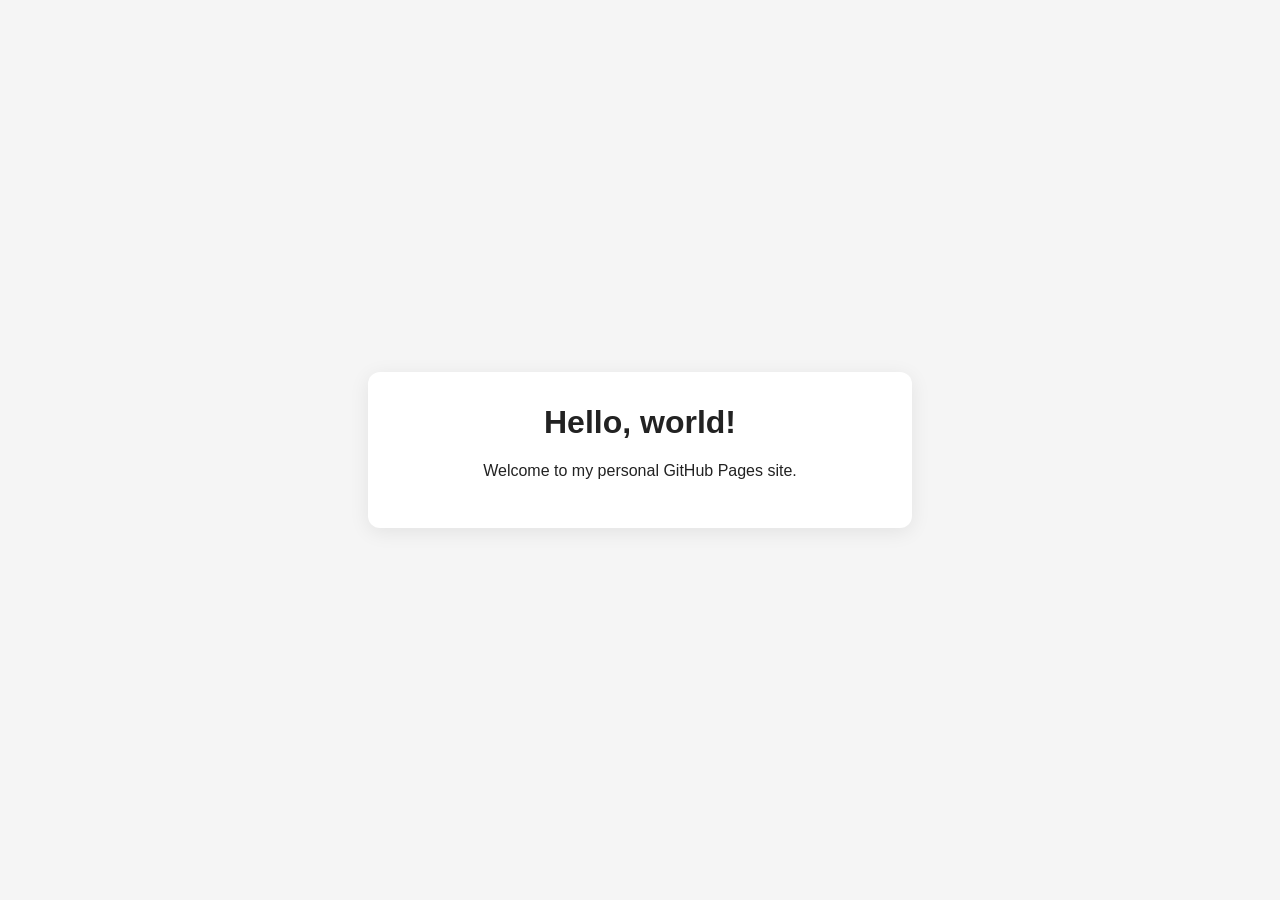
==== index.html @ 6c51c127 "Add index and readme" ====
<!DOCTYPE html>
<html lang="en">
<head>
  <meta charset="UTF-8">
  <meta name="viewport" content="width=device-width, initial-scale=1.0">
  <title>My GitHub Page</title>
  <style>
    body {
      font-family: Arial, sans-serif;
      margin: 0;
      min-height: 100vh;
      display: grid;
      place-items: center;
      background: #f5f5f5;
      color: #222;
    }

    .card {
      text-align: center;
      padding: 2rem;
      background: white;
      border-radius: 12px;
      box-shadow: 0 4px 20px rgba(0, 0, 0, 0.08);
      max-width: 480px;
      width: calc(100% - 2rem);
    }

    h1 {
      margin-top: 0;
    }
  </style>
</head>
<body>
  <main class="card">
    <h1>Hello, world!</h1>
    <p>Welcome to my personal GitHub Pages site.</p>
  </main>
</body>
</html>
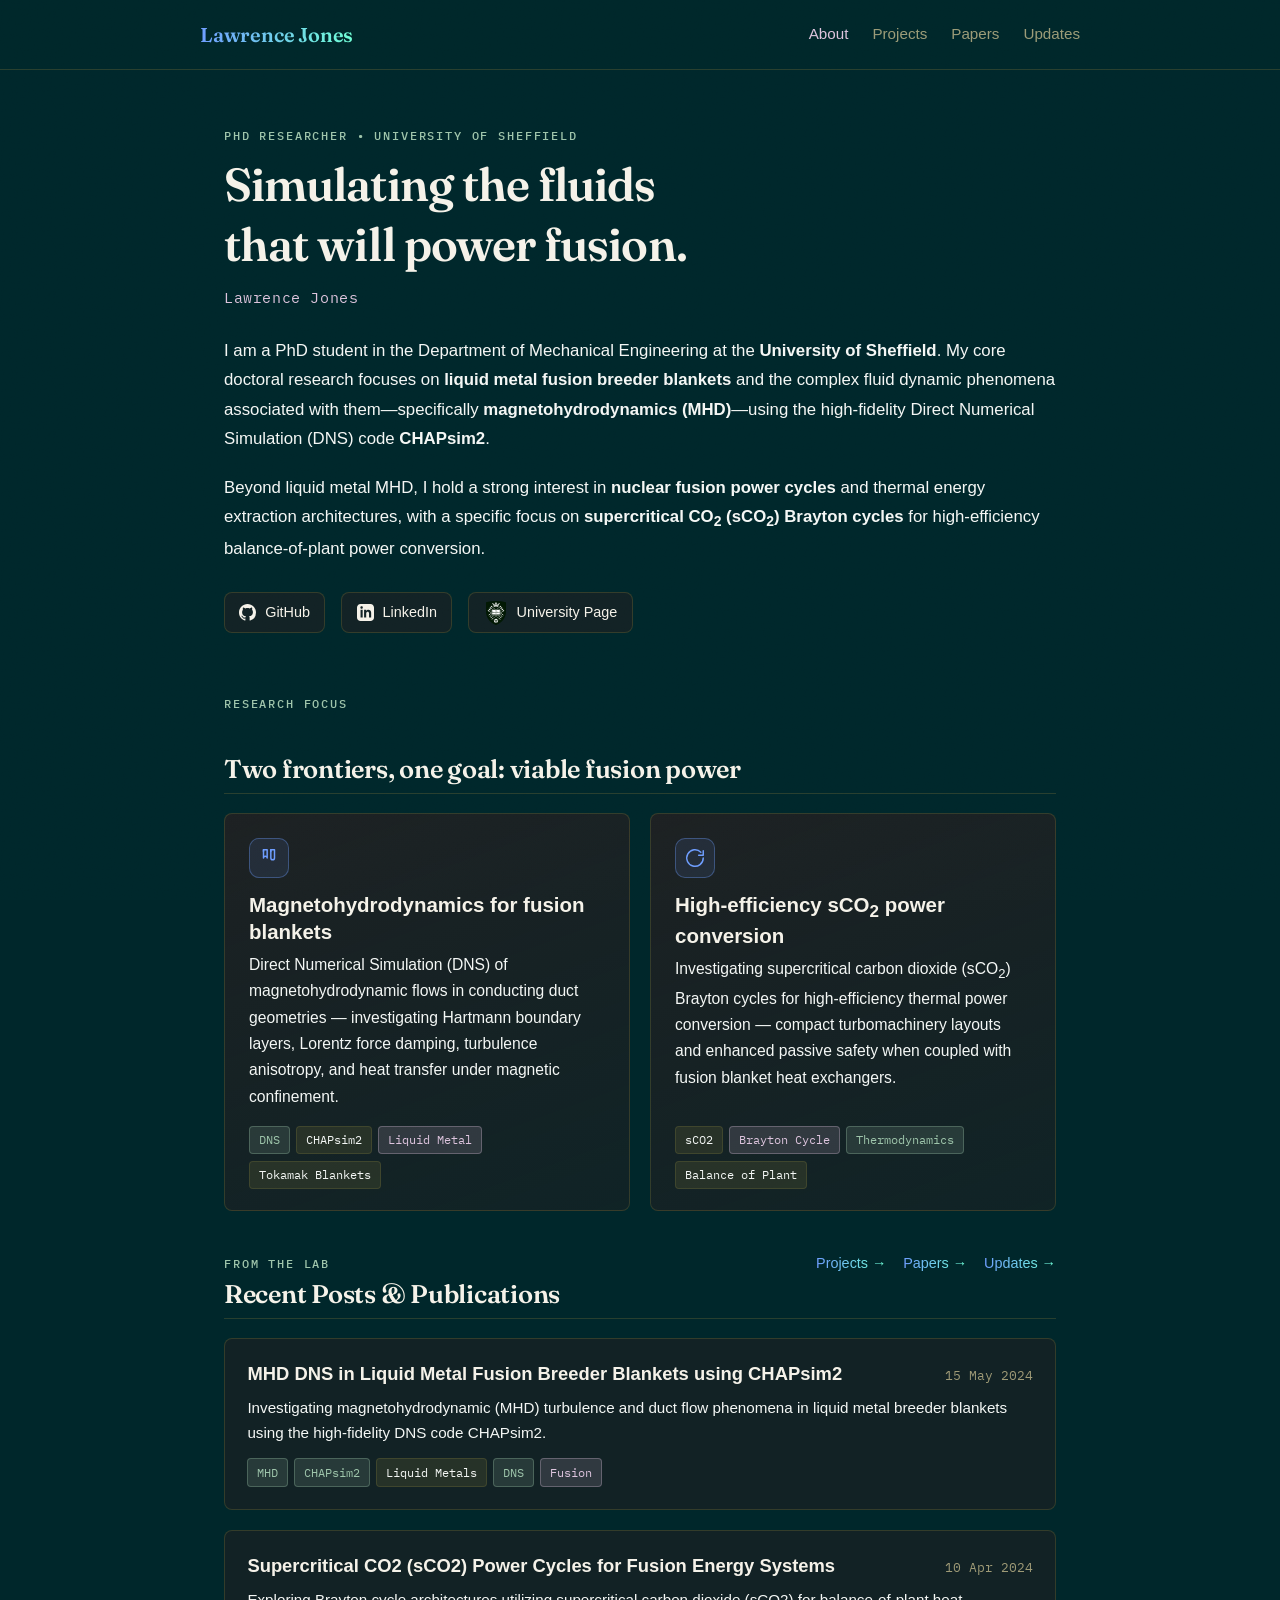
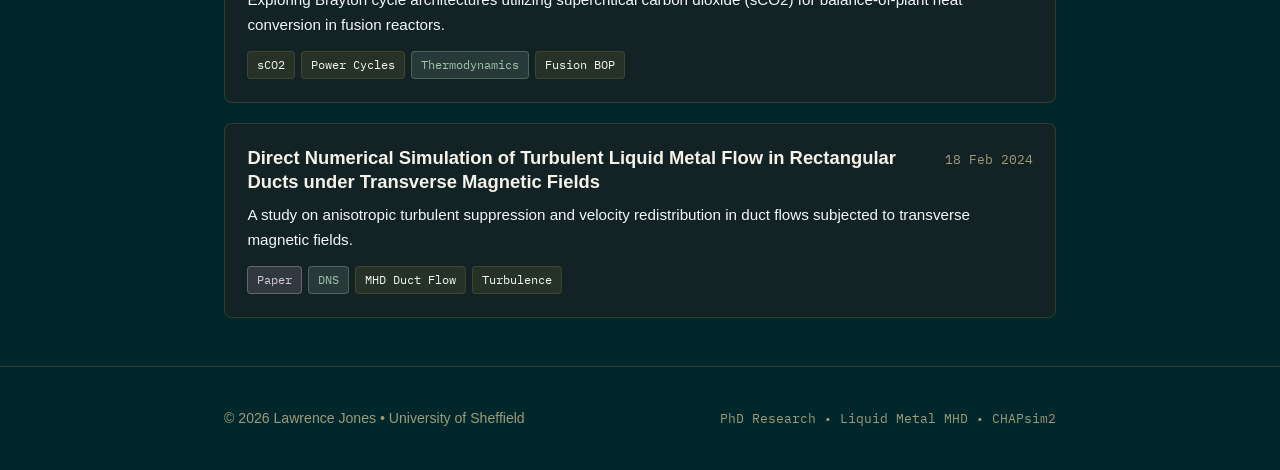
==== commit 88fdc4c3: "builds most of the part fo the website" ====
--- a/index.html
+++ b/index.html
@@ -3,37 +3,149 @@
 <head>
   <meta charset="UTF-8">
   <meta name="viewport" content="width=device-width, initial-scale=1.0">
-  <title>My GitHub Page</title>
-  <style>
-    body {
-      font-family: Arial, sans-serif;
-      margin: 0;
-      min-height: 100vh;
-      display: grid;
-      place-items: center;
-      background: #f5f5f5;
-      color: #222;
-    }
-
-    .card {
-      text-align: center;
-      padding: 2rem;
-      background: white;
-      border-radius: 12px;
-      box-shadow: 0 4px 20px rgba(0, 0, 0, 0.08);
-      max-width: 480px;
-      width: calc(100% - 2rem);
-    }
-
-    h1 {
-      margin-top: 0;
-    }
-  </style>
+  <title>Lawrence Jones | PhD Researcher &bull; University of Sheffield</title>
+  <meta name="description" content="Personal and professional page of Lawrence Jones, PhD researcher at the University of Sheffield studying liquid metal fusion breeder blankets, MHD, CHAPsim2 DNS, and sCO2 power cycles.">
+  <link rel="stylesheet" href="assets/css/style.css">
+  <link rel="preconnect" href="https://fonts.googleapis.com">
+  <link rel="preconnect" href="https://fonts.gstatic.com" crossorigin>
+  <link href="https://fonts.googleapis.com/css2?family=Fraunces:opsz,wght@9..144,400;9..144,500;9..144,600;9..144,700&family=IBM+Plex+Mono:wght@400;500&display=swap" rel="stylesheet">
 </head>
 <body>
-  <main class="card">
-    <h1>Hello, world!</h1>
-    <p>Welcome to my personal GitHub Pages site.</p>
+
+  <!-- Top Navigation -->
+  <header>
+    <div class="container nav-wrapper">
+      <a href="index.html" class="brand-title">Lawrence Jones</a>
+      <nav>
+        <ul>
+          <li><a href="index.html" class="active">About</a></li>
+          <li><a href="projects.html">Projects</a></li>
+          <li><a href="papers.html">Papers</a></li>
+          <li><a href="updates.html">Updates</a></li>
+        </ul>
+      </nav>
+    </div>
+  </header>
+
+  <!-- Hero & Bio -->
+  <main class="container">
+    <section class="hero">
+      <div class="eyebrow">PhD Researcher &bull; University of Sheffield</div>
+      <h1 class="hero-title">Simulating the fluids that will power fusion.</h1>
+      <div class="hero-name">Lawrence Jones</div>
+
+      <div class="hero-bio">
+        <p>
+          I am a PhD student in the Department of Mechanical Engineering at the <strong>University of Sheffield</strong>. 
+          My core doctoral research focuses on <strong>liquid metal fusion breeder blankets</strong> and the complex fluid dynamic phenomena associated with them—specifically <strong>magnetohydrodynamics (MHD)</strong>—using the high-fidelity Direct Numerical Simulation (DNS) code <strong>CHAPsim2</strong>.
+        </p>
+        <p>
+          Beyond liquid metal MHD, I hold a strong interest in <strong>nuclear fusion power cycles</strong> and thermal energy extraction architectures, with a specific focus on <strong>supercritical CO<sub>2</sub> (sCO<sub>2</sub>) Brayton cycles</strong> for high-efficiency balance-of-plant power conversion.
+        </p>
+      </div>
+
+      <!-- Social & Professional Links with Placeholder Icons -->
+      <div class="social-links">
+        <!-- GitHub -->
+        <a href="https://github.com" target="_blank" rel="noopener noreferrer" class="social-pill" title="GitHub Profile">
+          <svg viewBox="0 0 24 24">
+            <path d="M12 0C5.37 0 0 5.37 0 12c0 5.31 3.435 9.795 8.205 11.385.6.105.825-.255.825-.57 0-.285-.015-1.23-.015-2.235-3.015.555-3.795-.735-4.035-1.41-.135-.345-.72-1.41-1.23-1.695-.42-.225-1.02-.78-.015-.795.945-.015 1.62.87 1.845 1.23 1.08 1.815 2.805 1.305 3.495.99.105-.78.42-1.305.765-1.605-2.67-.3-5.46-1.335-5.46-5.925 0-1.305.465-2.385 1.23-3.225-.12-.3-.54-1.53.12-3.18 0 0 1.005-.315 3.3 1.23.96-.27 1.98-.405 3-.405s2.04.135 3 .405c2.295-1.56 3.3-1.23 3.3-1.23.66 1.65.24 2.88.12 3.18.765.84 1.23 1.905 1.23 3.225 0 4.605-2.805 5.625-5.475 5.925.435.375.81 1.095.81 2.22 0 1.605-.015 2.895-.015 3.3 0 .315.225.69.825.57A12.02 12.02 0 0024 12c0-6.63-5.37-12-12-12z"/>
+          </svg>
+          <span>GitHub</span>
+        </a>
+
+        <!-- LinkedIn -->
+        <a href="https://linkedin.com" target="_blank" rel="noopener noreferrer" class="social-pill" title="LinkedIn Profile">
+          <svg viewBox="0 0 24 24">
+            <path d="M19 0h-14c-2.761 0-5 2.239-5 5v14c0 2.761 2.239 5 5 5h14c2.762 0 5-2.239 5-5v-14c0-2.761-2.238-5-5-5zm-11 19h-3v-11h3v11zm-1.5-12.268c-.966 0-1.75-.79-1.75-1.764s.784-1.764 1.75-1.764 1.75.79 1.75 1.764-.783 1.764-1.75 1.764zm13.5 12.268h-3v-5.604c0-3.368-4-3.113-4 0v5.604h-3v-11h3v1.765c1.396-2.586 7-2.777 7 2.476v6.759z"/>
+          </svg>
+          <span>LinkedIn</span>
+        </a>
+
+        <!-- University of Sheffield Page -->
+        <a href="https://www.sheffield.ac.uk" target="_blank" rel="noopener noreferrer" class="social-pill" title="University of Sheffield Staff/Student Profile">
+          <img src="assets/University-of-Sheffield.svg" alt="University of Sheffield Logo" class="svg-icon" style="width: 24px; height: 24px;">
+          <span>University Page</span>
+        </a>
+      </div>
+    </section>
+
+    <!-- Research Focus Highlights -->
+    <section>
+      <div class="eyebrow">Research Focus</div>
+      <h2>Two frontiers, one goal: viable fusion power</h2>
+      <div class="card-grid">
+        <div class="card feature-card">
+          <span class="feature-icon" aria-hidden="true">
+            <svg viewBox="0 0 24 24" fill="none" stroke="currentColor" stroke-width="1.6" stroke-linecap="round" stroke-linejoin="round"><path d="M6 3h4v9a2 2 0 1 0-4 0V3z"/><path d="M14 3h4v9a2 2 0 1 1-4 0V3z"/><path d="M6 3v2M14 3v2"/></svg>
+          </span>
+          <h3 class="feature-title">Magnetohydrodynamics for fusion blankets</h3>
+          <p class="feature-desc">
+            Direct Numerical Simulation (DNS) of magnetohydrodynamic flows in conducting duct geometries — investigating Hartmann boundary layers, Lorentz force damping, turbulence anisotropy, and heat transfer under magnetic confinement.
+          </p>
+          <div class="tag-group">
+            <span class="tag teal">DNS</span>
+            <span class="tag">CHAPsim2</span>
+            <span class="tag highlight">Liquid Metal</span>
+            <span class="tag">Tokamak Blankets</span>
+          </div>
+        </div>
+
+        <div class="card feature-card">
+          <span class="feature-icon" aria-hidden="true">
+            <svg viewBox="0 0 24 24" fill="none" stroke="currentColor" stroke-width="1.6" stroke-linecap="round" stroke-linejoin="round"><path d="M21 12a9 9 0 1 1-2.6-6.3"/><path d="M21 4v5h-5"/></svg>
+          </span>
+          <h3 class="feature-title">High-efficiency sCO<sub>2</sub> power conversion</h3>
+          <p class="feature-desc">
+            Investigating supercritical carbon dioxide (sCO<sub>2</sub>) Brayton cycles for high-efficiency thermal power conversion — compact turbomachinery layouts and enhanced passive safety when coupled with fusion blanket heat exchangers.
+          </p>
+          <div class="tag-group">
+            <span class="tag">sCO2</span>
+            <span class="tag highlight">Brayton Cycle</span>
+            <span class="tag teal">Thermodynamics</span>
+            <span class="tag">Balance of Plant</span>
+          </div>
+        </div>
+      </div>
+    </section>
+
+    <!-- Recent Items Repository Preview -->
+    <section style="margin-bottom: 3rem;">
+      <div style="display: flex; justify-content: space-between; align-items: baseline; margin-top: 2.5rem; border-bottom: 1px solid var(--border-subtle); padding-bottom: 0.4rem;">
+        <div>
+          <div class="eyebrow" style="margin-bottom: 0.3rem;">From the Lab</div>
+          <h2 style="margin: 0; border-bottom: none; padding-bottom: 0;">Recent Posts &amp; Publications</h2>
+        </div>
+        <div style="font-size: 0.9rem;">
+          <a href="projects.html" class="section-link" style="margin-right: 0.8rem;">Projects &rarr;</a>
+          <a href="papers.html" class="section-link" style="margin-right: 0.8rem;">Papers &rarr;</a>
+          <a href="updates.html" class="section-link">Updates &rarr;</a>
+        </div>
+      </div>
+
+      <div id="recent-container" class="card-grid">
+        <!-- Rendered dynamically -->
+      </div>
+    </section>
   </main>
+
+  <!-- Footer -->
+  <footer>
+    <div class="container footer-inner">
+      <div>&copy; <span id="current-year"></span> Lawrence Jones &bull; University of Sheffield</div>
+      <div style="font-family: var(--font-mono); font-size: 0.8rem; color: var(--text-muted);">
+        PhD Research &bull; Liquid Metal MHD &bull; CHAPsim2
+      </div>
+    </div>
+  </footer>
+
+  <script src="assets/js/main.js"></script>
+  <script>
+    document.getElementById('current-year').textContent = new Date().getFullYear();
+    getPosts().then(posts => {
+      // Show top 3 recent posts on homepage
+      renderCards(posts.slice(0, 3), "recent-container", "all");
+    });
+  </script>
 </body>
 </html>
--- a/assets/css/style.css
+++ b/assets/css/style.css
@@ -0,0 +1,614 @@
+:root {
+  /* Requested Color Palette */
+  --color-jet-black: rgb(0, 39, 43);       /* #00272B */
+  --color-dark-coffee: rgb(52, 28, 28);    /* #341C1C */
+  --color-olive-leaf: rgb(100, 101, 54);   /* #646536 */
+  --color-bright-snow: rgb(244, 247, 245);    /* #F4F7F5 */
+  --color-muted-teal: rgb(158, 197, 171);  /* #9EC5AB */
+  --color-thistle: rgb(221, 196, 221);     /* #DDC4DD */
+
+  /* UI Tokens */
+  --bg-primary: var(--color-jet-black);
+  --bg-secondary: #031e21;
+  --bg-card: rgba(52, 28, 28, 0.35);
+  --bg-card-hover: rgba(52, 28, 28, 0.6);
+  --border-subtle: rgba(100, 101, 54, 0.4);
+  --border-hover: var(--color-olive-leaf);
+  --text-main: #f5f2e9;
+  --text-body: var(--color-bright-snow);
+  --text-muted: rgba(205, 195, 146, 0.75);
+  --link-color: var(--color-muted-teal);
+  --accent-highlight: var(--color-thistle);
+  --code-bg: rgba(0, 20, 22, 0.85);
+
+  --font-sans: -apple-system, BlinkMacSystemFont, "Segoe UI", Roboto, "Helvetica Neue", Arial, sans-serif;
+  --font-mono: "IBM Plex Mono", ui-monospace, SFMono-Regular, Menlo, Monaco, Consolas, "Liberation Mono", monospace;
+  --font-display: "Fraunces", Georgia, "Times New Roman", serif;
+
+  --accent-blue: #6e9dff;
+  --accent-mint: #6effd6;
+  --accent-amber: #ffcd42;
+  
+  --max-width: 880px;
+  --radius: 8px;
+  --transition: 0.2s ease-in-out;
+}
+
+*, *::before, *::after {
+  box-sizing: border-box;
+}
+
+html {
+  font-size: 16px;
+  scroll-behavior: smooth;
+}
+
+body {
+  margin: 0;
+  padding: 0;
+  background-color: var(--bg-primary);
+  color: var(--text-body);
+  font-family: var(--font-sans);
+  line-height: 1.68;
+  -webkit-font-smoothing: antialiased;
+  min-height: 100vh;
+  display: flex;
+  flex-direction: column;
+  position: relative;
+}
+
+/* Film-grain texture overlay (subtle depth, like the Hermes hero) */
+body::before {
+  content: "";
+  position: fixed;
+  inset: 0;
+  z-index: 9999;
+  pointer-events: none;
+  opacity: 0.05;
+  mix-blend-mode: overlay;
+  background-image: url("data:image/svg+xml,%3Csvg xmlns='http://www.w3.org/2000/svg' width='140' height='140'%3E%3Cfilter id='n'%3E%3CfeTurbulence type='fractalNoise' baseFrequency='0.85' numOctaves='2' stitchTiles='stitch'/%3E%3C/filter%3E%3Crect width='100%25' height='100%25' filter='url(%23n)'/%3E%3C/svg%3E");
+}
+
+/* Container */
+.container {
+  width: 100%;
+  max-width: var(--max-width);
+  margin: 0 auto;
+  padding: 0 1.5rem;
+}
+
+/* Header & Navigation */
+header {
+  border-bottom: 1px solid var(--border-subtle);
+  background: rgba(0, 39, 43, 0.95);
+  backdrop-filter: blur(8px);
+  position: sticky;
+  top: 0;
+  z-index: 100;
+}
+
+.nav-wrapper {
+  display: flex;
+  justify-content: space-between;
+  align-items: center;
+  padding: 1.1rem 0;
+}
+
+.brand-title {
+  font-family: var(--font-display);
+  font-size: 1.25rem;
+  font-weight: 600;
+  color: var(--text-main);
+  text-decoration: none;
+  letter-spacing: -0.01em;
+}
+
+.brand-title:hover {
+  color: var(--accent-highlight);
+}
+
+nav ul {
+  list-style: none;
+  margin: 0;
+  padding: 0;
+  display: flex;
+  gap: 1.5rem;
+  align-items: center;
+}
+
+nav a {
+  color: var(--text-muted);
+  text-decoration: none;
+  font-size: 0.95rem;
+  transition: color var(--transition);
+}
+
+nav a:hover,
+nav a.active {
+  color: var(--accent-highlight);
+}
+
+/* Typography */
+h1, h2, h3, h4 {
+  color: var(--text-main);
+  font-weight: 600;
+  line-height: 1.3;
+  margin-top: 1.8rem;
+  margin-bottom: 0.8rem;
+}
+
+h1, h2 {
+  font-family: var(--font-display);
+  font-weight: 600;
+  font-optical-sizing: auto;
+}
+
+h1 {
+  font-size: 2.65rem;
+  letter-spacing: -0.02em;
+}
+
+h2 {
+  font-size: 1.6rem;
+  letter-spacing: -0.01em;
+  border-bottom: 1px solid var(--border-subtle);
+  padding-bottom: 0.4rem;
+  margin-top: 2.5rem;
+}
+
+h3 {
+  font-size: 1.2rem;
+}
+
+/* Eyebrow label — small uppercase mono above headings */
+.eyebrow {
+  font-family: var(--font-mono);
+  font-size: 0.72rem;
+  font-weight: 500;
+  letter-spacing: 0.16em;
+  text-transform: uppercase;
+  color: var(--color-muted-teal);
+  margin-bottom: 0.6rem;
+}
+
+p {
+  margin: 0 0 1.2rem 0;
+}
+
+a {
+  color: var(--link-color);
+  text-decoration: none;
+  transition: all var(--transition);
+}
+
+a:hover {
+  color: var(--accent-highlight);
+  text-decoration: underline;
+}
+
+/* Gradient sweep on hover for key links (Hermes-style animated underline) */
+.brand-title,
+.eyebrow + h2 a,
+.section-link {
+  text-decoration: none;
+  background-image: linear-gradient(90deg, var(--accent-blue), var(--accent-mint), var(--accent-amber));
+  background-size: 200% 100%;
+  -webkit-background-clip: text;
+  background-clip: text;
+  -webkit-text-fill-color: transparent;
+  background-position: 0% 0%;
+}
+
+.brand-title:hover,
+.eyebrow + h2 a:hover,
+.section-link:hover {
+  background-position: 100% 0%;
+  color: transparent;
+  text-decoration: none;
+}
+
+/* Hero Section */
+.hero {
+  padding: 3.5rem 0 2rem 0;
+}
+
+.hero-title {
+  margin: 0.1rem 0 0.6rem 0;
+  font-size: 2.9rem;
+  max-width: 16ch;
+}
+
+.hero-name {
+  font-family: var(--font-mono);
+  font-size: 0.95rem;
+  letter-spacing: 0.04em;
+  color: var(--color-thistle);
+  margin-bottom: 1.6rem;
+}
+
+.hero-bio {
+  font-size: 1.05rem;
+  line-height: 1.75;
+  color: var(--text-body);
+}
+
+/* Social & Academic Links */
+.social-links {
+  display: flex;
+  gap: 1rem;
+  flex-wrap: wrap;
+  margin: 1.8rem 0;
+}
+
+.social-pill {
+  display: inline-flex;
+  align-items: center;
+  gap: 0.55rem;
+  background-color: var(--bg-card);
+  border: 1px solid var(--border-subtle);
+  color: var(--text-main);
+  padding: 0.45rem 0.9rem;
+  border-radius: var(--radius);
+  font-size: 0.9rem;
+  transition: all var(--transition);
+  text-decoration: none;
+}
+
+.social-pill svg {
+  width: 17px;
+  height: 17px;
+  fill: currentColor;
+  flex-shrink: 0;
+}
+
+.social-pill:hover {
+  background-color: var(--bg-card-hover);
+  border-color: var(--accent-highlight);
+  color: var(--accent-highlight);
+  text-decoration: none;
+  transform: translateY(-1px);
+}
+
+/* Content Lists & Cards */
+.card-grid {
+  display: grid;
+  grid-template-columns: 1fr;
+  gap: 1.25rem;
+  margin-top: 1.2rem;
+}
+.card {
+  background: var(--bg-card);
+  border: 1px solid var(--border-subtle);
+  border-radius: var(--radius);
+  padding: 1.4rem;
+  transition: all var(--transition);
+}
+
+/* Two-column feature layout on wider screens (Hermes-style) */
+.card-grid:has(> .feature-card) {
+  grid-template-columns: repeat(2, 1fr);
+}
+
+.card:hover {
+  border-color: var(--color-olive-leaf);
+  background: var(--bg-card-hover);
+  box-shadow: 0 4px 14px rgba(0, 0, 0, 0.3);
+}
+
+.card-header {
+  display: flex;
+  justify-content: space-between;
+  align-items: baseline;
+  gap: 1rem;
+  margin-bottom: 0.5rem;
+}
+
+.card-title {
+  font-size: 1.15rem;
+  font-weight: 600;
+  color: var(--text-main);
+  margin: 0;
+}
+
+.card-title a {
+  color: var(--text-main);
+  text-decoration: none;
+}
+
+.card-title a:hover {
+  color: var(--accent-highlight);
+}
+
+.card-meta {
+  font-size: 0.82rem;
+  color: var(--text-muted);
+  font-family: var(--font-mono);
+  white-space: nowrap;
+}
+
+.card-desc {
+  font-size: 0.95rem;
+  color: var(--text-body);
+  margin: 0.5rem 0 0.8rem 0;
+}
+
+/* Badges & Tags */
+.tag-group {
+  display: flex;
+  flex-wrap: wrap;
+  gap: 0.4rem;
+}
+
+.tag {
+  font-size: 0.75rem;
+  padding: 0.2rem 0.55rem;
+  border-radius: 4px;
+  background: rgba(100, 101, 54, 0.25);
+  color: var(--color-dry-sage);
+  border: 1px solid rgba(100, 101, 54, 0.4);
+  font-family: var(--font-mono);
+}
+
+.tag.highlight {
+  background: rgba(221, 196, 221, 0.15);
+  color: var(--color-thistle);
+  border-color: rgba(221, 196, 221, 0.3);
+}
+
+.tag.teal {
+  background: rgba(158, 197, 171, 0.15);
+  color: var(--color-muted-teal);
+  border-color: rgba(158, 197, 171, 0.3);
+}
+
+/* Feature cards (Research Focus) */
+.feature-card {
+  display: flex;
+  flex-direction: column;
+  gap: 0.4rem;
+  padding: 1.5rem 1.5rem 1.3rem;
+  background: linear-gradient(160deg, rgba(52, 28, 28, 0.55), rgba(52, 28, 28, 0.3));
+  border: 1px solid var(--border-subtle);
+  position: relative;
+}
+
+.feature-card::before {
+  content: "";
+  position: absolute;
+  top: -1px;
+  left: -1px;
+  right: -1px;
+  bottom: -1px;
+  border-radius: var(--radius);
+  pointer-events: none;
+  opacity: 0;
+  transition: opacity var(--transition);
+  background: linear-gradient(160deg, rgba(110, 157, 255, 0.35), rgba(110, 255, 214, 0.18), transparent 60%);
+}
+
+.feature-card:hover::before {
+  opacity: 1;
+}
+
+.feature-icon {
+  width: 40px;
+  height: 40px;
+  display: inline-flex;
+  align-items: center;
+  justify-content: center;
+  border-radius: 10px;
+  border: 1px solid rgba(110, 157, 255, 0.35);
+  background: rgba(110, 157, 255, 0.1);
+  color: var(--accent-blue);
+  margin-bottom: 0.3rem;
+}
+
+.feature-icon svg {
+  width: 22px;
+  height: 22px;
+}
+
+.feature-title {
+  margin: 0.2rem 0 0 0;
+  font-size: 1.28rem;
+  color: var(--text-main);
+}
+
+.feature-desc {
+  margin: 0 0.4rem 0.6rem 0;
+  font-size: 0.98rem;
+  flex: 1;
+}
+
+
+/* Category Filter Bar */
+.filter-tabs {
+  display: flex;
+  gap: 0.5rem;
+  margin: 1.5rem 0;
+  border-bottom: 1px solid var(--border-subtle);
+  padding-bottom: 0.75rem;
+}
+
+.filter-tab {
+  background: transparent;
+  border: 1px solid var(--border-subtle);
+  color: var(--text-muted);
+  padding: 0.35rem 0.8rem;
+  border-radius: var(--radius);
+  cursor: pointer;
+  font-size: 0.88rem;
+  transition: all var(--transition);
+}
+
+.filter-tab:hover,
+.filter-tab.active {
+  background: var(--bg-card);
+  color: var(--accent-highlight);
+  border-color: var(--accent-highlight);
+}
+
+/* Post Content Viewer */
+.post-header {
+  padding: 2.5rem 0 1.5rem 0;
+  border-bottom: 1px solid var(--border-subtle);
+}
+
+.post-header h1 {
+  margin-top: 0.5rem;
+}
+
+.post-meta-row {
+  display: flex;
+  gap: 1.2rem;
+  align-items: center;
+  color: var(--text-muted);
+  font-size: 0.88rem;
+  font-family: var(--font-mono);
+  margin-bottom: 1rem;
+}
+
+.post-content {
+  padding: 2rem 0 4rem 0;
+  font-size: 1.05rem;
+  line-height: 1.8;
+  color: var(--text-body);
+}
+
+.post-content h2 {
+  color: var(--color-muted-teal);
+  margin-top: 2.2rem;
+}
+
+.post-content h3 {
+  color: var(--color-thistle);
+  margin-top: 1.8rem;
+}
+
+.post-content blockquote {
+  margin: 1.5rem 0;
+  padding: 0.8rem 1.2rem;
+  border-left: 3px solid var(--color-muted-teal);
+  background: var(--bg-card);
+  border-radius: 0 var(--radius) var(--radius) 0;
+  color: var(--text-main);
+  font-style: italic;
+}
+
+.post-content code {
+  font-family: var(--font-mono);
+  background: var(--code-bg);
+  color: var(--color-thistle);
+  padding: 0.15rem 0.4rem;
+  border-radius: 4px;
+  font-size: 0.9em;
+}
+
+.post-content pre {
+  background: var(--code-bg);
+  border: 1px solid var(--border-subtle);
+  border-radius: var(--radius);
+  padding: 1.2rem;
+  overflow-x: auto;
+}
+
+.post-content pre code {
+  background: transparent;
+  padding: 0;
+  color: var(--text-main);
+}
+
+.post-content img {
+  max-width: 100%;
+  height: auto;
+  border-radius: var(--radius);
+  border: 1px solid var(--border-subtle);
+  margin: 1.5rem 0;
+}
+
+.post-content ul,
+.post-content ol {
+  padding-left: 1.5rem;
+  margin-bottom: 1.5rem;
+}
+
+.post-content li {
+  margin-bottom: 0.4rem;
+}
+
+/* Callout Box */
+.callout {
+  background: var(--bg-card);
+  border: 1px solid var(--border-subtle);
+  border-left: 4px solid var(--accent-highlight);
+  border-radius: var(--radius);
+  padding: 1rem 1.2rem;
+  margin: 1.5rem 0;
+}
+
+.callout p:last-child {
+  margin-bottom: 0;
+}
+
+/* Back Link */
+.back-link {
+  display: inline-flex;
+  align-items: center;
+  gap: 0.4rem;
+  font-size: 0.9rem;
+  color: var(--text-muted);
+  margin-top: 1.5rem;
+}
+
+.back-link:hover {
+  color: var(--accent-highlight);
+}
+
+/* Footer */
+footer {
+  margin-top: auto;
+  border-top: 1px solid var(--border-subtle);
+  padding: 2.5rem 0;
+  font-size: 0.88rem;
+  color: var(--text-muted);
+}
+
+.footer-inner {
+  display: flex;
+  justify-content: space-between;
+  align-items: center;
+  flex-wrap: wrap;
+  gap: 1rem;
+}
+
+/* Responsive adjustments */
+@media (max-width: 900px) {
+  .card-grid,
+  .card-grid:has(> .feature-card) {
+    grid-template-columns: 1fr;
+  }
+}
+
+@media (max-width: 650px) {
+  h1 {
+    font-size: 1.9rem;
+  }
+  .hero-title {
+    font-size: 2.2rem;
+  }
+  .nav-wrapper {
+    flex-direction: column;
+    align-items: flex-start;
+    gap: 0.8rem;
+  }
+  nav ul {
+    gap: 1rem;
+    flex-wrap: wrap;
+  }
+  .card-header {
+    flex-direction: column;
+    align-items: flex-start;
+    gap: 0.2rem;
+  }
+}
+
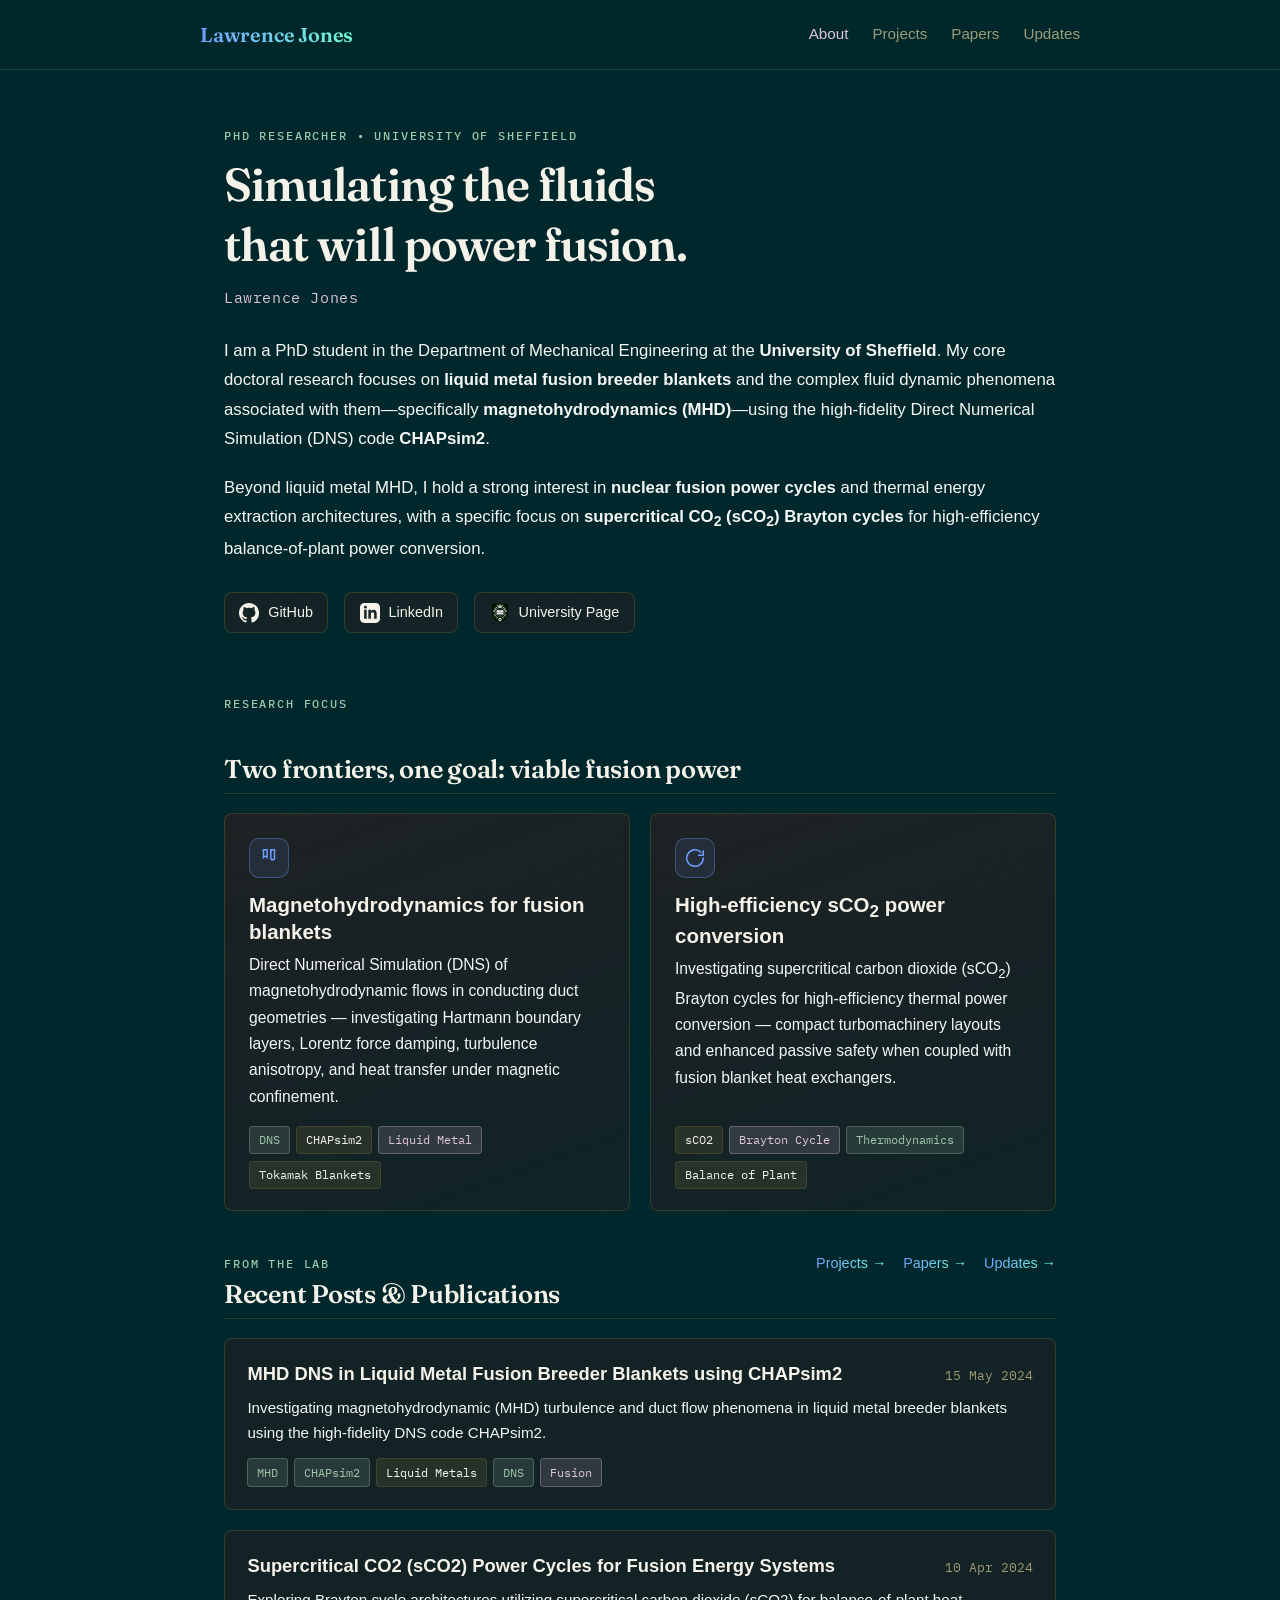
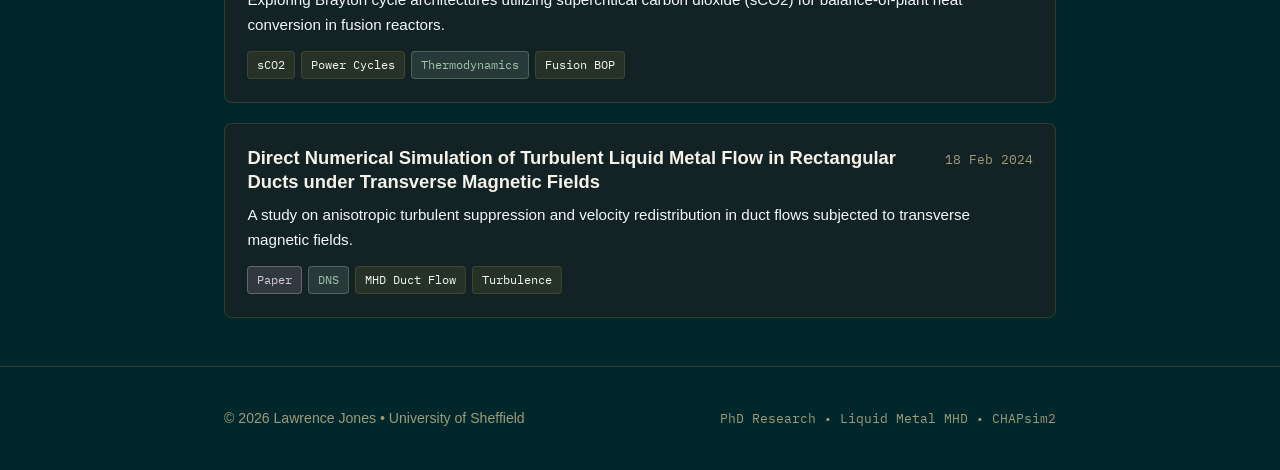
==== commit 69103083: "Change svg to 20 by 20" ====
--- a/index.html
+++ b/index.html
@@ -64,7 +64,7 @@
 
         <!-- University of Sheffield Page -->
         <a href="https://www.sheffield.ac.uk" target="_blank" rel="noopener noreferrer" class="social-pill" title="University of Sheffield Staff/Student Profile">
-          <img src="assets/University-of-Sheffield.svg" alt="University of Sheffield Logo" class="svg-icon" style="width: 24px; height: 24px;">
+          <img src="assets/University-of-Sheffield.svg" alt="University of Sheffield Logo" class="svg-icon" style="width: 20px; height: 20px;">
           <span>University Page</span>
         </a>
       </div>
--- a/assets/css/style.css
+++ b/assets/css/style.css
@@ -255,8 +255,8 @@
 }
 
 .social-pill svg {
-  width: 17px;
-  height: 17px;
+  width: 20px;
+  height: 20px;
   fill: currentColor;
   flex-shrink: 0;
 }
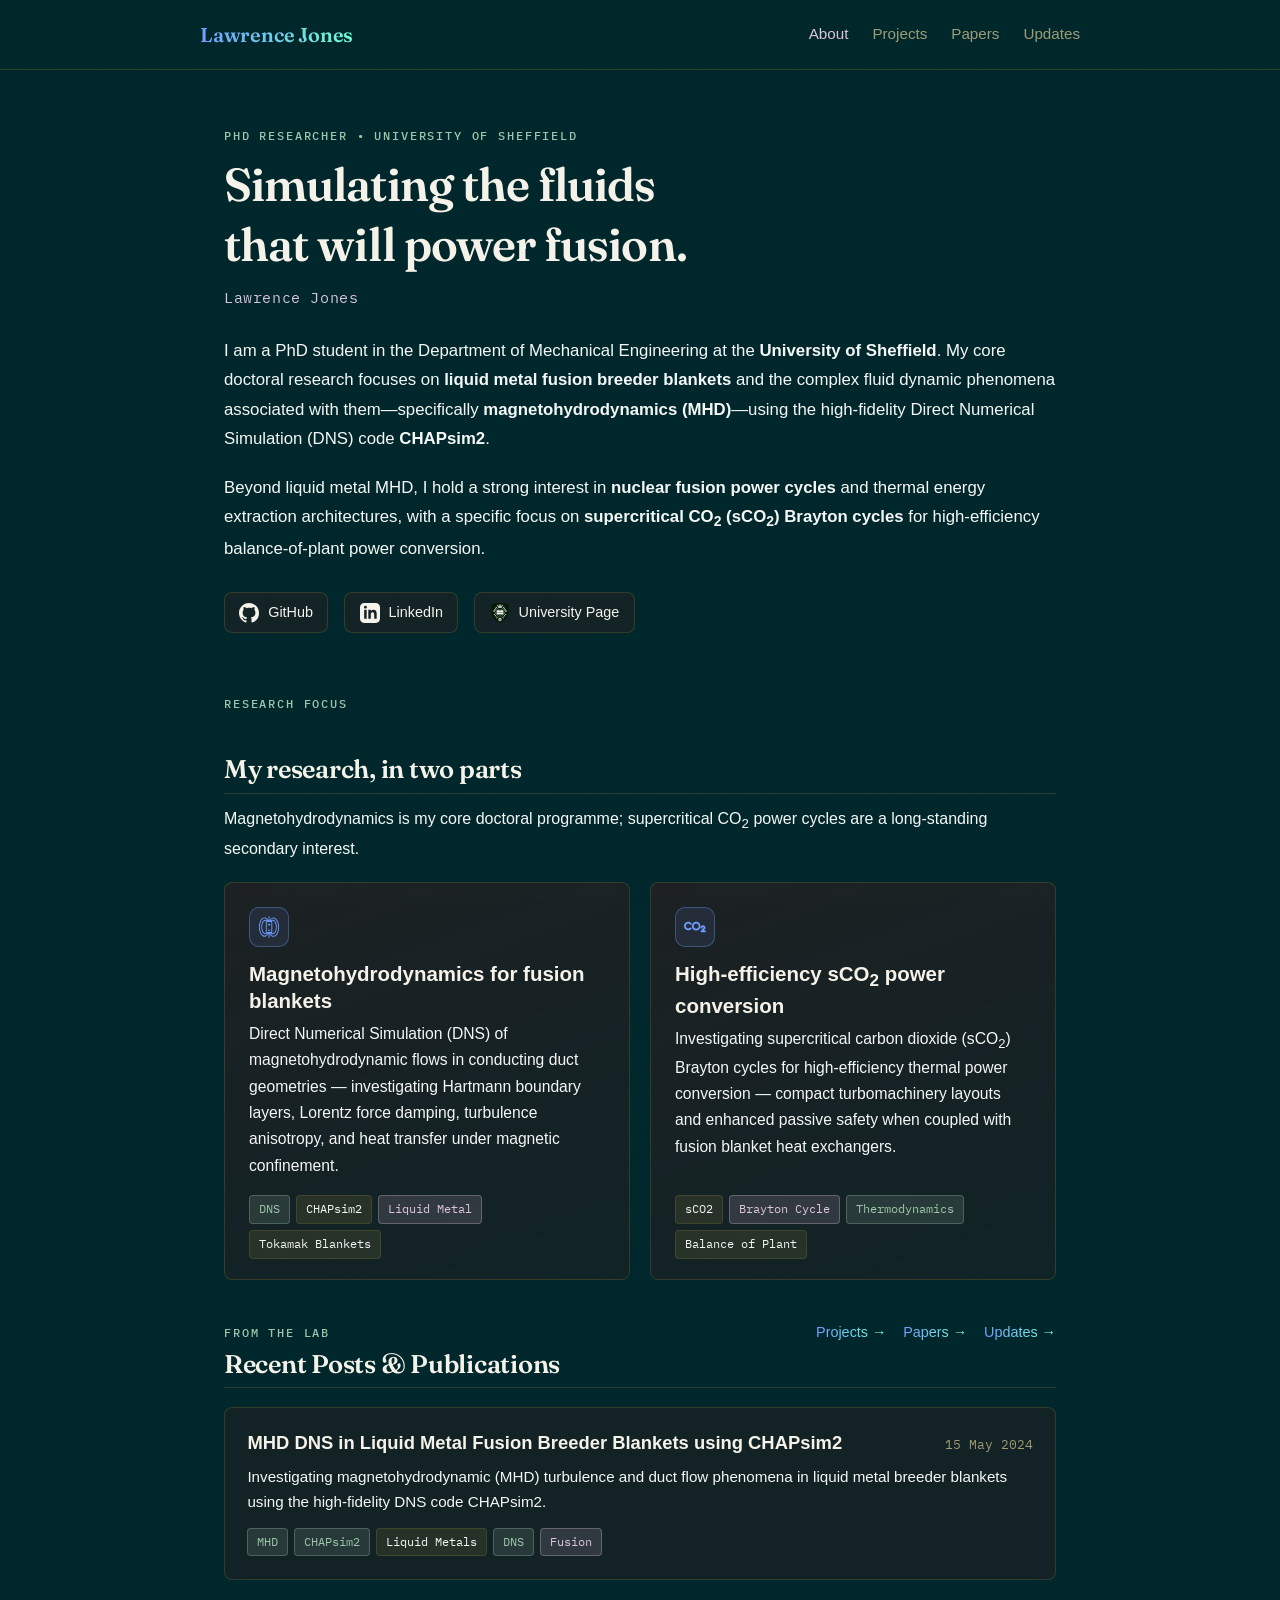
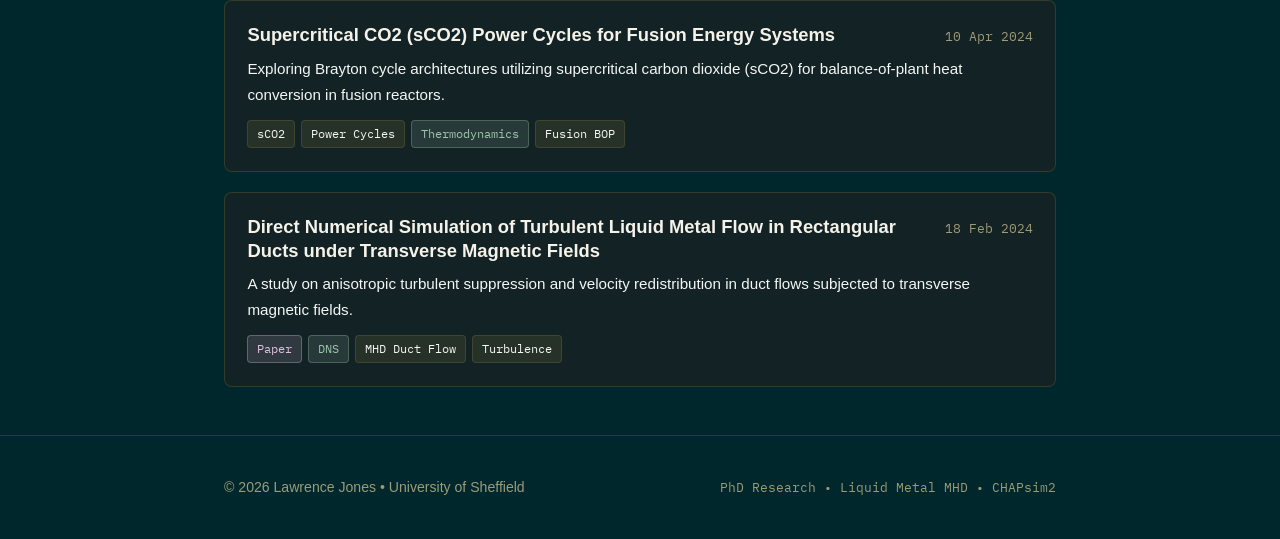
==== commit 139e9cec: "Update research section with new descriptions and enhanced feature cards" ====
--- a/index.html
+++ b/index.html
@@ -73,11 +73,46 @@
     <!-- Research Focus Highlights -->
     <section>
       <div class="eyebrow">Research Focus</div>
-      <h2>Two frontiers, one goal: viable fusion power</h2>
+      <h2>My research, in two parts</h2>
+      <p class="section-lead">
+        Magnetohydrodynamics is my core doctoral programme; supercritical&nbsp;CO<sub>2</sub> power cycles are a long-standing secondary interest.
+      </p>
       <div class="card-grid">
-        <div class="card feature-card">
+        <div class="card feature-card feature-primary">
+          
           <span class="feature-icon" aria-hidden="true">
-            <svg viewBox="0 0 24 24" fill="none" stroke="currentColor" stroke-width="1.6" stroke-linecap="round" stroke-linejoin="round"><path d="M6 3h4v9a2 2 0 1 0-4 0V3z"/><path d="M14 3h4v9a2 2 0 1 1-4 0V3z"/><path d="M6 3v2M14 3v2"/></svg>
+            <svg class="icon-mark" viewBox="0 0 487.9 487.9" fill="currentColor">
+              <g transform="translate(0 -540.36)">
+                <path d="M265.693,845.46h-40.6c-5.5,0-10,4.5-10,10s4.5,10,10,10h40.6c5.5,0,10-4.5,10-10S271.193,845.46,265.693,845.46z"/>
+                <path d="M225.093,743.16h9.9v10.6c0,5.5,4.5,10,10,10s10-4.5,10-10v-10.6h10.7c5.5,0,10-4.5,10-10s-4.5-10-10-10h-10.7v-9.9
+                          c0-5.5-4.5-10-10-10s-10,4.5-10,10v9.9h-9.9c-5.5,0-10,4.5-10,10S219.593,743.16,225.093,743.16z"/>
+                <path d="M387.793,588.46L387.793,588.46c-20.7-13.5-43.3-17.1-65.3-10.5c-26.1,7.8-49.6,29.5-67.5,61.7v-89.3c0-5.5-4.5-10-10-10
+                          s-10,4.5-10,10v90.4c-19.3-35.1-44.4-58.5-71.9-66.6c-21.2-6.2-42.7-2.8-62.2,9.8c-24.3,15.4-44.7,43.1-59.1,80.1
+                          c-14,36-21.4,78.4-21.4,122.6c0.4,44,8.3,86.2,22.9,122c14.9,36.7,35.7,63.8,60.1,78.4c0.1,0,0.1,0.1,0.2,0.1
+                          c13,7.4,26.5,11.2,40.1,11.2c8.2,0,16.4-1.4,24.5-4.1c25.9-8.8,49.2-31.3,66.8-64.2v88.2c0,5.5,4.5,10,10,10s10-4.5,10-10v-85.4
+                          c18.3,33.6,42.1,56.5,68.4,65.3c7.7,2.6,15.6,3.9,23.3,3.9c12.9,0,25.6-3.5,37.7-10.6c24.8-14.6,45.9-41.8,60.8-78.5
+                          c14.6-35.8,22.3-78,22.3-122C468.293,701.06,436.293,619.56,387.793,588.46z
+                          M161.793,975.36c-16.1,5.5-32.3,3.6-48.1-5.4
+                          c-20.6-12.4-38.6-36.2-51.8-68.7c-13.6-33.5-21-73.1-21.4-114.6c0-84.2,28.6-158.9,71.2-185.8c0,0,0.1,0,0.1-0.1
+                          c14.7-9.5,30.1-12,45.7-7.4c21.8,6.4,42.9,26.5,59.5,56.1c-17.6-18.6-38.4-27.4-59.2-25c-25.3,3-47.8,22.3-63.5,54.4
+                          c-14.4,29.1-22.3,66.4-22.3,105s7.9,75.8,22.3,104.9c15.1,31.8,37.4,51.2,62.7,54.5c2.6,0.4,5.3,0.5,7.9,0.5c19,0,37.7-9,53.9-26
+                          C203.493,947.86,183.593,967.96,161.793,975.36z
+                          M183.693,916.76L183.693,916.76l5.2,0c-9.6,5.8-19.6,8.2-29.3,6.9
+                          c-18.4-2.5-35.2-17.8-47.3-43.3c0,0,0-0.1-0.1-0.1c-27.1-54.8-27.1-137.5,0-192.3c12.6-25.8,29.6-41.2,47.9-43.4
+                          c9.6-1.1,19.5,1.5,28.9,7.6h-5.3c-5.5,0-10,4.5-10,10v244.7C173.693,912.26,178.193,916.76,183.693,916.76z
+                          M253.593,896.66
+                          c-0.1,0-0.1,0-0.2,0h-8.4h-9.9c-0.1,0-0.1,0-0.2,0h-41.2v-224.7h102.6v224.7h-21.4h-0.1H253.593z
+                          M426.693,905.66L426.693,905.66
+                          c-13.3,32.6-31.4,56.4-52.4,68.7c-14.4,8.4-29.4,10.1-44.6,5c-22.8-7.6-44.4-30.1-60.6-62.7h1.3c16.2,17.8,35.3,27.3,54.8,27.3
+                          c2.4,0,4.9-0.1,7.3-0.4c25.7-3.1,48.4-22.5,64-54.5c14.3-28.9,22.1-66.2,22-105c-0.1-38.4-7.9-75.6-22-104.9
+                          c-15.6-32-38.2-51.3-63.5-54.5c-21.3-2.6-42.7,6.4-60.9,25.6c15.3-28.1,34.9-46.7,56.2-53.1c16.4-4.9,32.8-2.2,48.7,8.1
+                          c20.2,13,38.2,38,50.9,70.5c13.2,34,20,73.8,19.6,115.3C447.493,832.56,440.293,872.26,426.693,905.66z
+                          M306.293,651.96
+                          L306.293,651.96l-5.4,0c9.7-6.1,19.8-8.7,29.6-7.5c18.4,2.3,35.5,17.7,48,43.3c26.7,55.6,26.8,138.3,0,192.4
+                          c-12.6,25.7-29.8,41.2-48.5,43.5c-9.7,1.2-19.5-1.2-28.9-7h5.2c5.5,0,10-4.5,10-10v-244.7
+                          C316.293,656.46,311.793,651.96,306.293,651.96z"/>
+              </g>
+            </svg>
           </span>
           <h3 class="feature-title">Magnetohydrodynamics for fusion blankets</h3>
           <p class="feature-desc">
@@ -91,9 +126,21 @@
           </div>
         </div>
 
-        <div class="card feature-card">
+        <div class="card feature-card feature-secondary">
           <span class="feature-icon" aria-hidden="true">
-            <svg viewBox="0 0 24 24" fill="none" stroke="currentColor" stroke-width="1.6" stroke-linecap="round" stroke-linejoin="round"><path d="M21 12a9 9 0 1 1-2.6-6.3"/><path d="M21 4v5h-5"/></svg>
+            <svg class="icon-wordmark" viewBox="0 0 490 490" fill="currentColor">
+              <path d="M470,360.75h-79.6c-8.1,0-15.4-4.8-18.5-12.3c-3.1-7.4-1.5-16,4.2-21.8l59.2-60.2c1.1-1.7,2.2-4.2,2.2-7.4
+                        c0-7.5-6.1-13.6-13.6-13.6s-13.6,6.1-13.6,13.6c0,11.1-9,20-20,20c-11.1,0-20-9-20-20c0-29.6,24.1-53.6,53.6-53.6
+                        s53.6,24.1,53.6,53.6c0,11.8-3.8,23.1-10.9,32.5c-0.5,0.7-1.1,1.3-1.7,1.9l-26.8,27.2H470c11.1,0,20,9,20,20
+                        C490,351.85,481.1,360.75,470,360.75z"/>
+              <path d="M271.8,321.75c-53.1,0-96.2-43.2-96.2-96.2c0-53.1,43.2-96.2,96.2-96.2c53.1,0,96.2,43.2,96.2,96.2
+                        S324.9,321.75,271.8,321.75z
+                        M271.8,169.35c-31,0-56.2,25.2-56.2,56.2s25.2,56.2,56.2,56.2s56.2-25.2,56.2-56.2
+                        C328,194.55,302.8,169.35,271.8,169.35z"/>
+              <path d="M94.3,317.85c-52,0-94.3-42.3-94.3-94.3s42.3-94.3,94.3-94.3c29.8,0,58.1,14.3,75.8,38.3c6.6,8.9,4.7,21.4-4.2,28
+                        s-21.4,4.7-28-4.2c-10.4-14-26.3-22-43.6-22c-29.9,0-54.2,24.3-54.2,54.2s24.3,54.2,54.2,54.2c15.3,0,29.5-6.2,39.9-17.5
+                        c7.5-8.1,20.2-8.7,28.3-1.2c8.1,7.5,8.7,20.2,1.2,28.3C145.8,306.75,120.6,317.85,94.3,317.85z"/>
+            </svg>
           </span>
           <h3 class="feature-title">High-efficiency sCO<sub>2</sub> power conversion</h3>
           <p class="feature-desc">
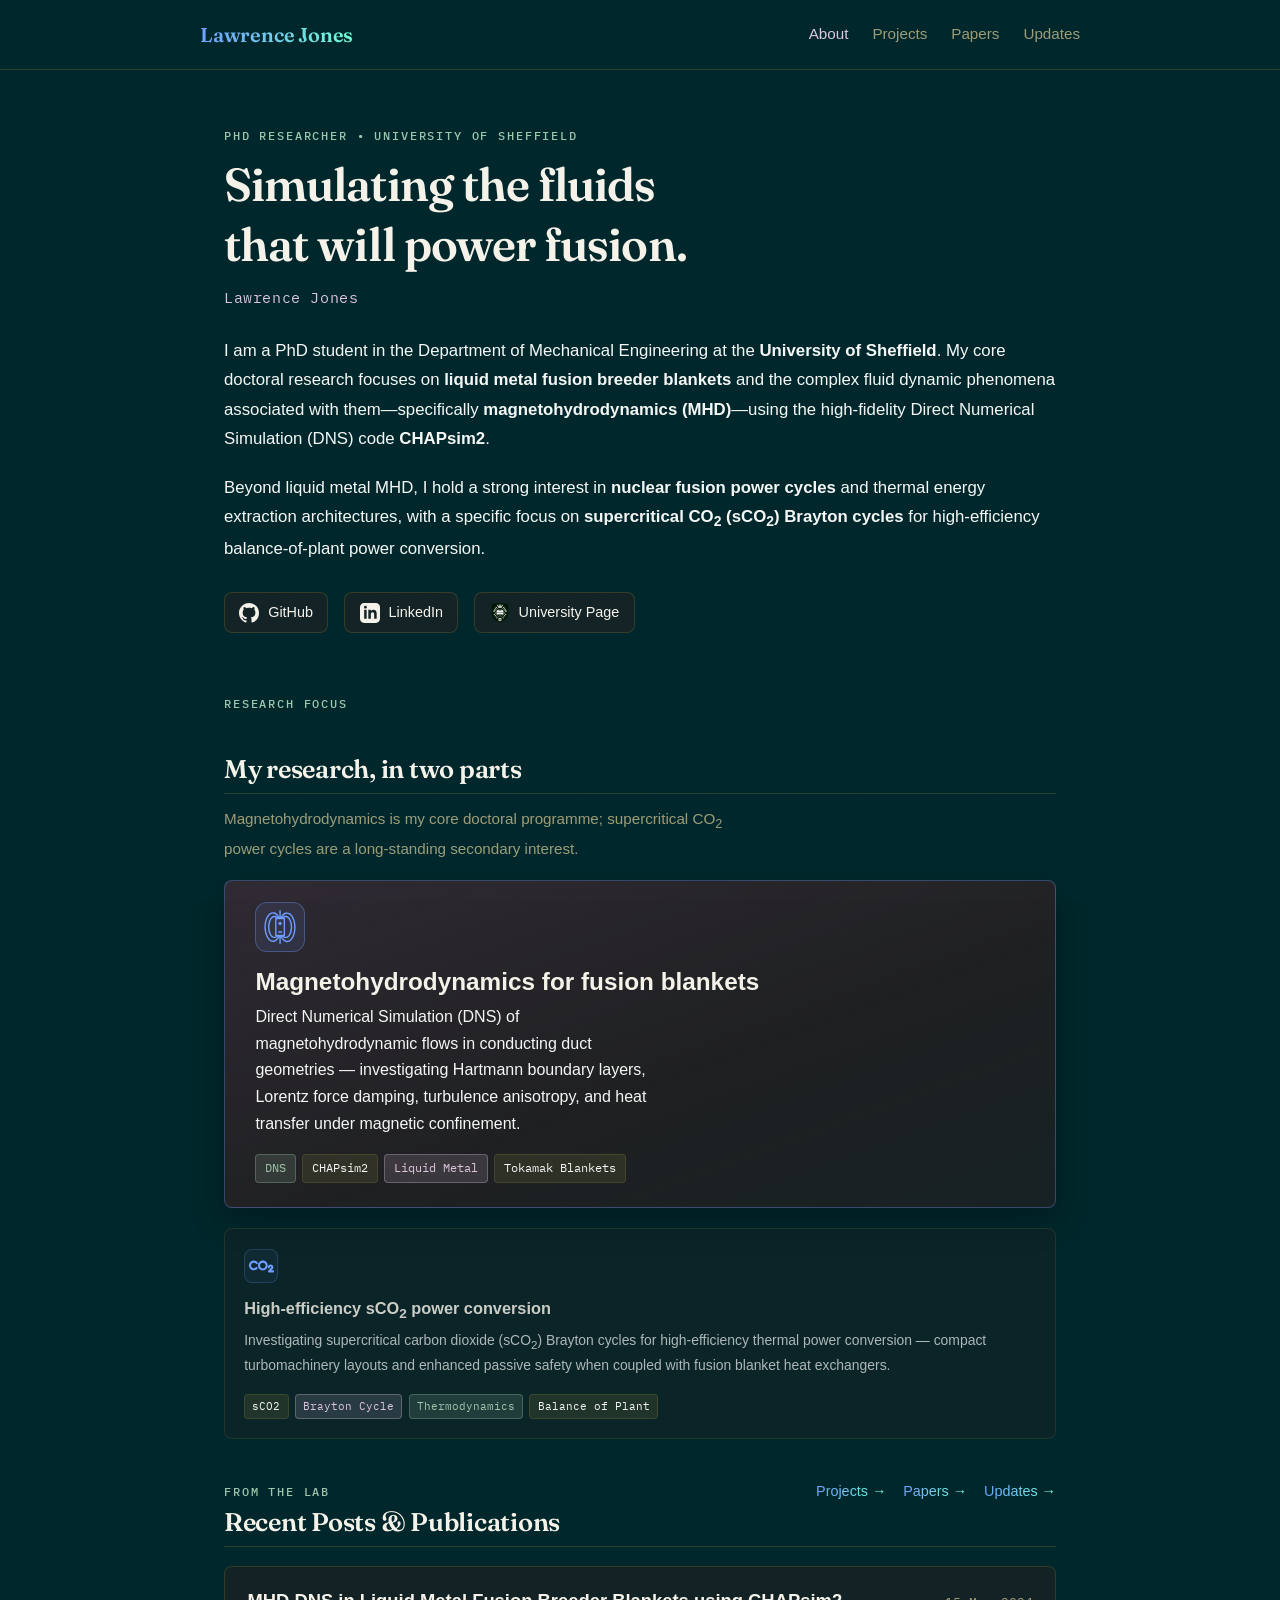
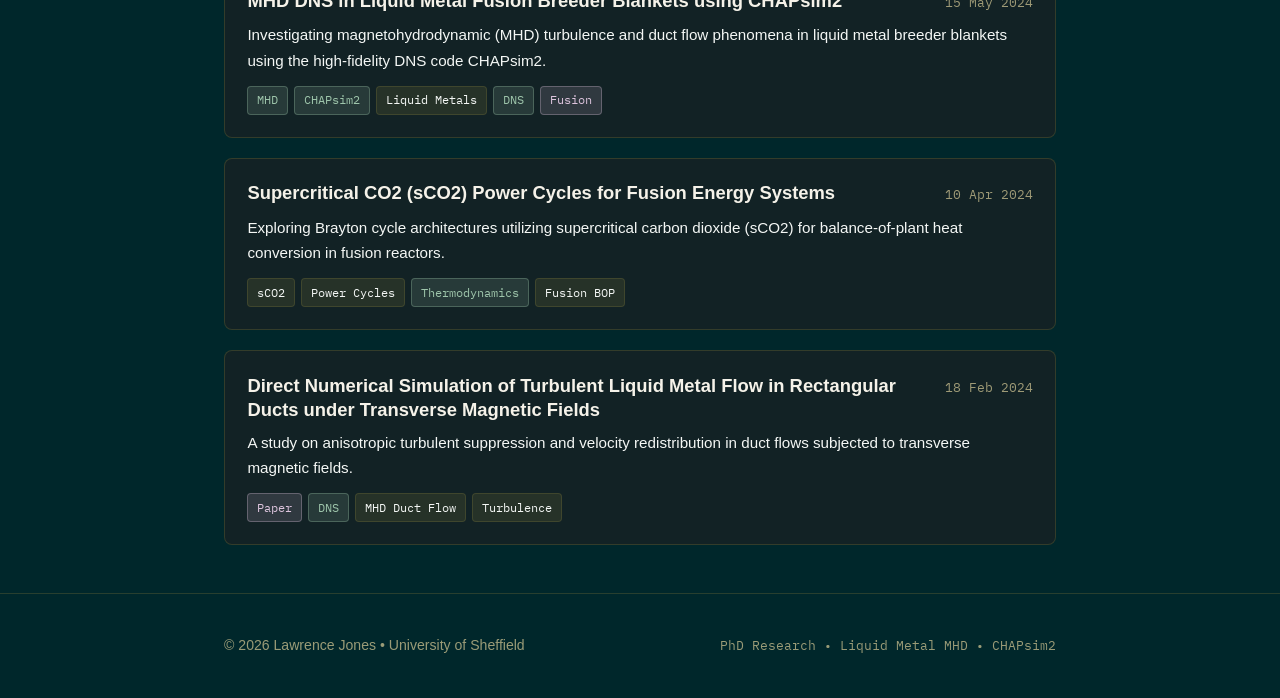
==== commit 8a514529: "Point profile buttons at verified pages and mark site as static" ====
--- a/index.html
+++ b/index.html
@@ -47,7 +47,7 @@
       <!-- Social & Professional Links with Placeholder Icons -->
       <div class="social-links">
         <!-- GitHub -->
-        <a href="https://github.com" target="_blank" rel="noopener noreferrer" class="social-pill" title="GitHub Profile">
+        <a href="https://github.com/lawjones5" target="_blank" rel="noopener noreferrer" class="social-pill" title="GitHub Profile">
           <svg viewBox="0 0 24 24">
             <path d="M12 0C5.37 0 0 5.37 0 12c0 5.31 3.435 9.795 8.205 11.385.6.105.825-.255.825-.57 0-.285-.015-1.23-.015-2.235-3.015.555-3.795-.735-4.035-1.41-.135-.345-.72-1.41-1.23-1.695-.42-.225-1.02-.78-.015-.795.945-.015 1.62.87 1.845 1.23 1.08 1.815 2.805 1.305 3.495.99.105-.78.42-1.305.765-1.605-2.67-.3-5.46-1.335-5.46-5.925 0-1.305.465-2.385 1.23-3.225-.12-.3-.54-1.53.12-3.18 0 0 1.005-.315 3.3 1.23.96-.27 1.98-.405 3-.405s2.04.135 3 .405c2.295-1.56 3.3-1.23 3.3-1.23.66 1.65.24 2.88.12 3.18.765.84 1.23 1.905 1.23 3.225 0 4.605-2.805 5.625-5.475 5.925.435.375.81 1.095.81 2.22 0 1.605-.015 2.895-.015 3.3 0 .315.225.69.825.57A12.02 12.02 0 0024 12c0-6.63-5.37-12-12-12z"/>
           </svg>
@@ -55,7 +55,7 @@
         </a>
 
         <!-- LinkedIn -->
-        <a href="https://linkedin.com" target="_blank" rel="noopener noreferrer" class="social-pill" title="LinkedIn Profile">
+        <a href="https://uk.linkedin.com/in/lawrence-jones-7865b51ba" target="_blank" rel="noopener noreferrer" class="social-pill" title="LinkedIn Profile">
           <svg viewBox="0 0 24 24">
             <path d="M19 0h-14c-2.761 0-5 2.239-5 5v14c0 2.761 2.239 5 5 5h14c2.762 0 5-2.239 5-5v-14c0-2.761-2.238-5-5-5zm-11 19h-3v-11h3v11zm-1.5-12.268c-.966 0-1.75-.79-1.75-1.764s.784-1.764 1.75-1.764 1.75.79 1.75 1.764-.783 1.764-1.75 1.764zm13.5 12.268h-3v-5.604c0-3.368-4-3.113-4 0v5.604h-3v-11h3v1.765c1.396-2.586 7-2.777 7 2.476v6.759z"/>
           </svg>
@@ -63,7 +63,7 @@
         </a>
 
         <!-- University of Sheffield Page -->
-        <a href="https://www.sheffield.ac.uk" target="_blank" rel="noopener noreferrer" class="social-pill" title="University of Sheffield Staff/Student Profile">
+        <a href="https://sheffield.ac.uk/heft/fusion/mhd-fusion-applications" target="_blank" rel="noopener noreferrer" class="social-pill" title="University of Sheffield PhD project page">
           <img src="assets/University-of-Sheffield.svg" alt="University of Sheffield Logo" class="svg-icon" style="width: 20px; height: 20px;">
           <span>University Page</span>
         </a>
--- a/assets/css/style.css
+++ b/assets/css/style.css
@@ -27,7 +27,7 @@
 
   --accent-blue: #6e9dff;
   --accent-mint: #6effd6;
-  --accent-amber: #ffcd42;
+  --accent-amber: #e264e2;
   
   --max-width: 880px;
   --radius: 8px;
@@ -78,9 +78,9 @@
 }
 
 /* Header & Navigation */
-header {
+body > header {
   border-bottom: 1px solid var(--border-subtle);
-  background: rgba(0, 39, 43, 0.95);
+  background: rgba(0, 39, 43, 0.6);
   backdrop-filter: blur(8px);
   position: sticky;
   top: 0;
@@ -408,6 +408,20 @@
   height: 22px;
 }
 
+/* Artwork inside the feature chips is optically sized, not uniformly sized:
+   the magnet is a near-square symbol (0.92:1 ink), the CO2 lockup is wide
+   lettering (2.1:1 ink) with heavy solid strokes, so it needs a larger box
+   to read at the same visual weight. Tuned by matching rasterised ink area. */
+.feature-icon .icon-mark {
+  width: 28px;
+  height: 28px;
+}
+
+.feature-icon .icon-wordmark {
+  width: 32px;
+  height: 32px;
+}
+
 .feature-title {
   margin: 0.2rem 0 0 0;
   font-size: 1.28rem;
@@ -418,6 +432,117 @@
   margin: 0 0.4rem 0.6rem 0;
   font-size: 0.98rem;
   flex: 1;
+}
+
+/* --- Research Focus hierarchy -------------------------------------------
+   The two programmes are deliberately not equal. MHD is the doctoral
+   programme, sCO2 a parallel interest, so the column ratio, card chrome,
+   icon chip and type scale all step down from primary to secondary. */
+
+.section-lead {
+  margin: 0.5rem 0 0;
+  max-width: 60ch;
+  font-size: 0.95rem;
+  color: var(--text-muted);
+}
+
+/* Research Focus: primary (MHD) full width, secondary (sCO2) stacked beneath it. */
+.card-grid:has(> .feature-primary) {
+  grid-template-columns: 1fr;
+  align-items: stretch;
+}
+
+.feature-label {
+  font-family: var(--font-mono);
+  font-size: 0.64rem;
+  letter-spacing: 0.14em;
+  text-transform: uppercase;
+  color: var(--text-muted);
+  margin-bottom: 0.6rem;
+}
+
+/* Primary — MHD: the weight of the page sits here. */
+.feature-primary {
+  padding: 1.3rem 1.9rem 1.5rem;
+  border: 1px solid rgba(110, 157, 255, 0.32);
+  background:
+    linear-gradient(160deg, rgba(110, 157, 255, 0.09), transparent 58%),
+    linear-gradient(160deg, rgba(52, 28, 28, 0.78), rgba(52, 28, 28, 0.45));
+  box-shadow: 0 12px 32px rgba(0, 0, 0, 0.25);
+}
+
+.feature-primary:hover {
+  border-color: rgba(110, 157, 255, 0.5);
+}
+
+.feature-primary .feature-label {
+  color: var(--accent-blue);
+}
+
+.feature-primary .feature-icon {
+  width: 50px;
+  height: 50px;
+  border-radius: 12px;
+}
+
+.feature-primary .icon-mark {
+  width: 34px;
+  height: 34px;
+}
+
+.feature-primary .feature-title {
+  font-size: 1.52rem;
+  line-height: 1.26;
+}
+
+.feature-primary .feature-desc {
+  font-size: 1rem;
+  max-width: 46ch;
+}
+
+/* Secondary — sCO2: quieter chrome, smaller everything, no hover flare. */
+.feature-secondary {
+  padding: 1.3rem 1.2rem 1.2rem;
+  border-color: rgba(100, 101, 54, 0.26);
+  background: rgba(52, 28, 28, 0.2);
+}
+
+.feature-secondary::before {
+  display: none;
+}
+
+.feature-secondary:hover {
+  border-color: rgba(100, 101, 54, 0.42);
+  background: rgba(52, 28, 28, 0.22);
+  box-shadow: none;
+}
+
+.feature-secondary .feature-icon {
+  width: 34px;
+  height: 34px;
+  border-radius: 8px;
+  border-color: rgba(110, 157, 255, 0.2);
+  background: rgba(110, 157, 255, 0.06);
+}
+
+.feature-secondary .icon-wordmark {
+  width: 25px;
+  height: 25px;
+}
+
+.feature-secondary .feature-title {
+  font-size: 1.02rem;
+  color: rgba(245, 242, 233, 0.82);
+}
+
+.feature-secondary .feature-desc {
+  font-size: 0.87rem;
+  color: rgba(244, 247, 245, 0.7);
+}
+
+.feature-secondary .tag {
+  font-size: 0.68rem;
+  padding: 0.15rem 0.45rem;
 }
 
 
@@ -610,5 +735,11 @@
     align-items: flex-start;
     gap: 0.2rem;
   }
-}
-
+  .feature-primary {
+    padding: 1.3rem 1.3rem 1.2rem;
+  }
+  .feature-primary .feature-title {
+    font-size: 1.32rem;
+  }
+}
+
